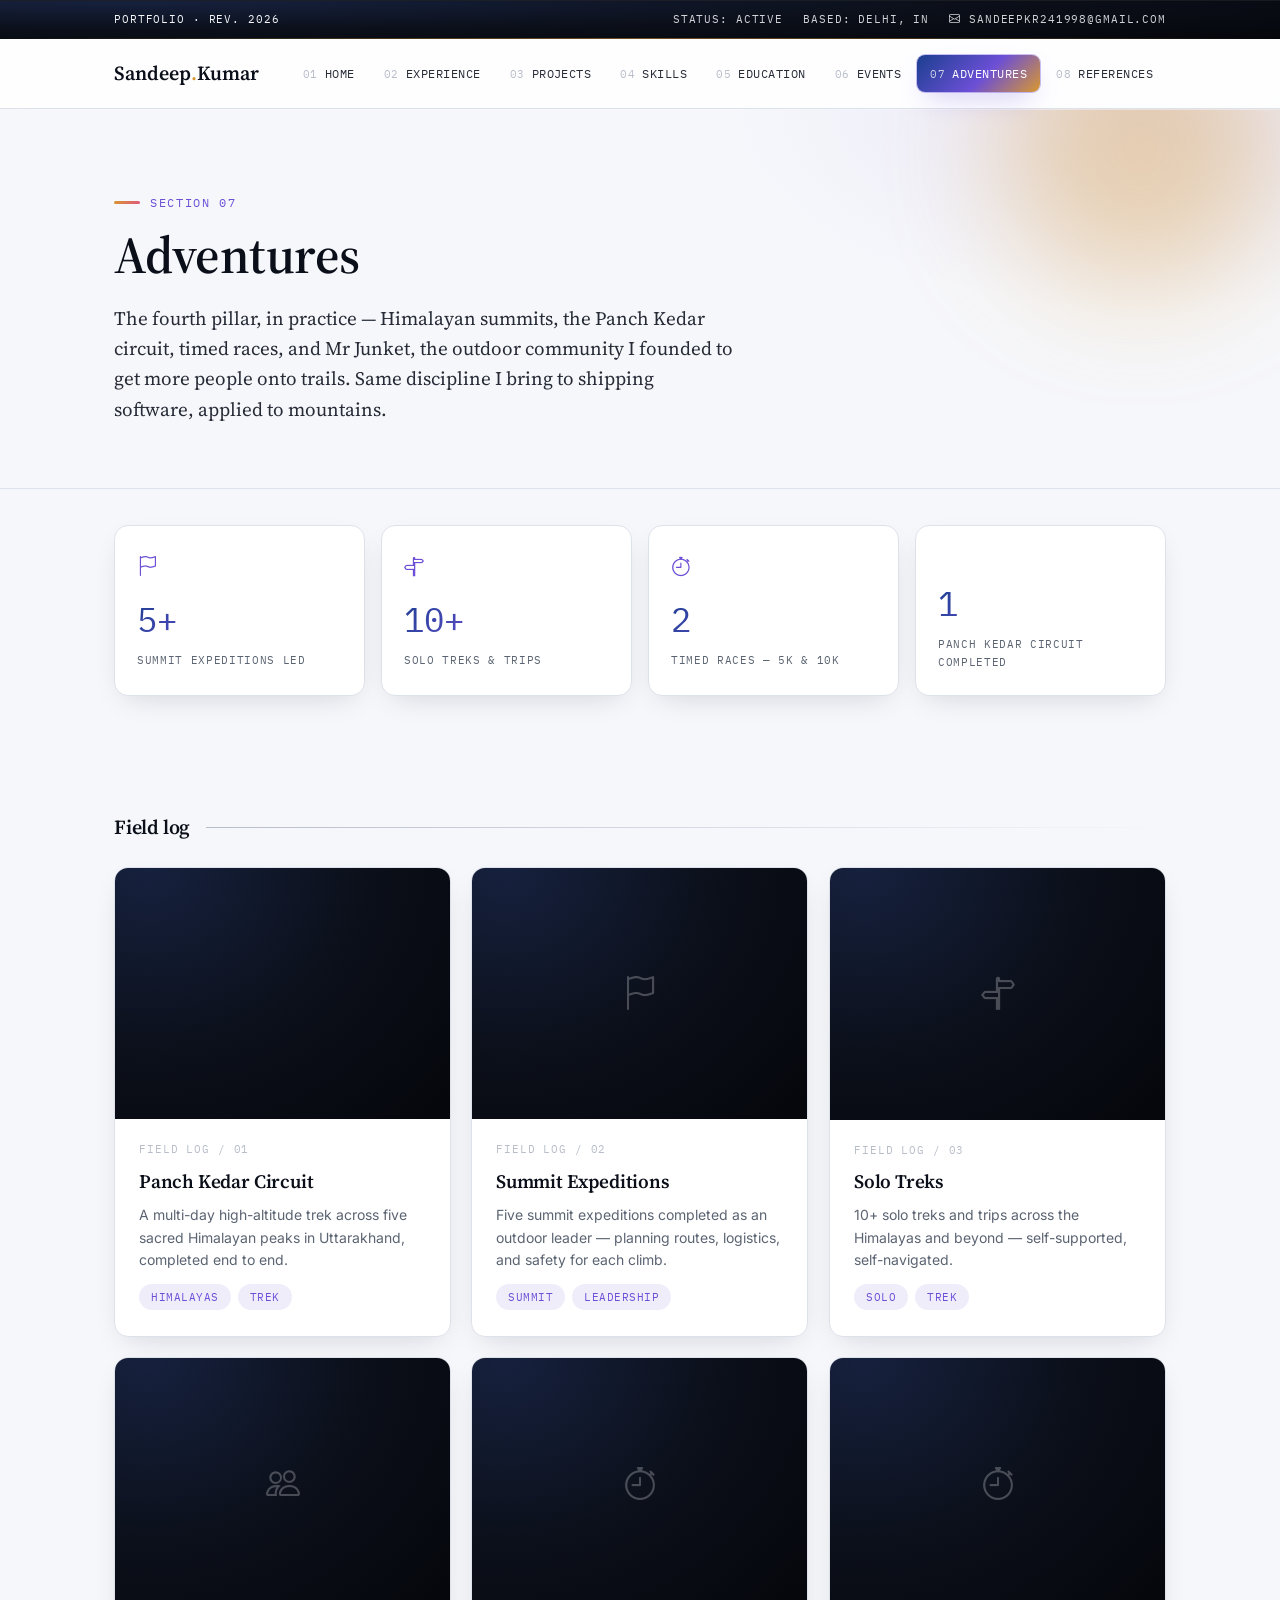
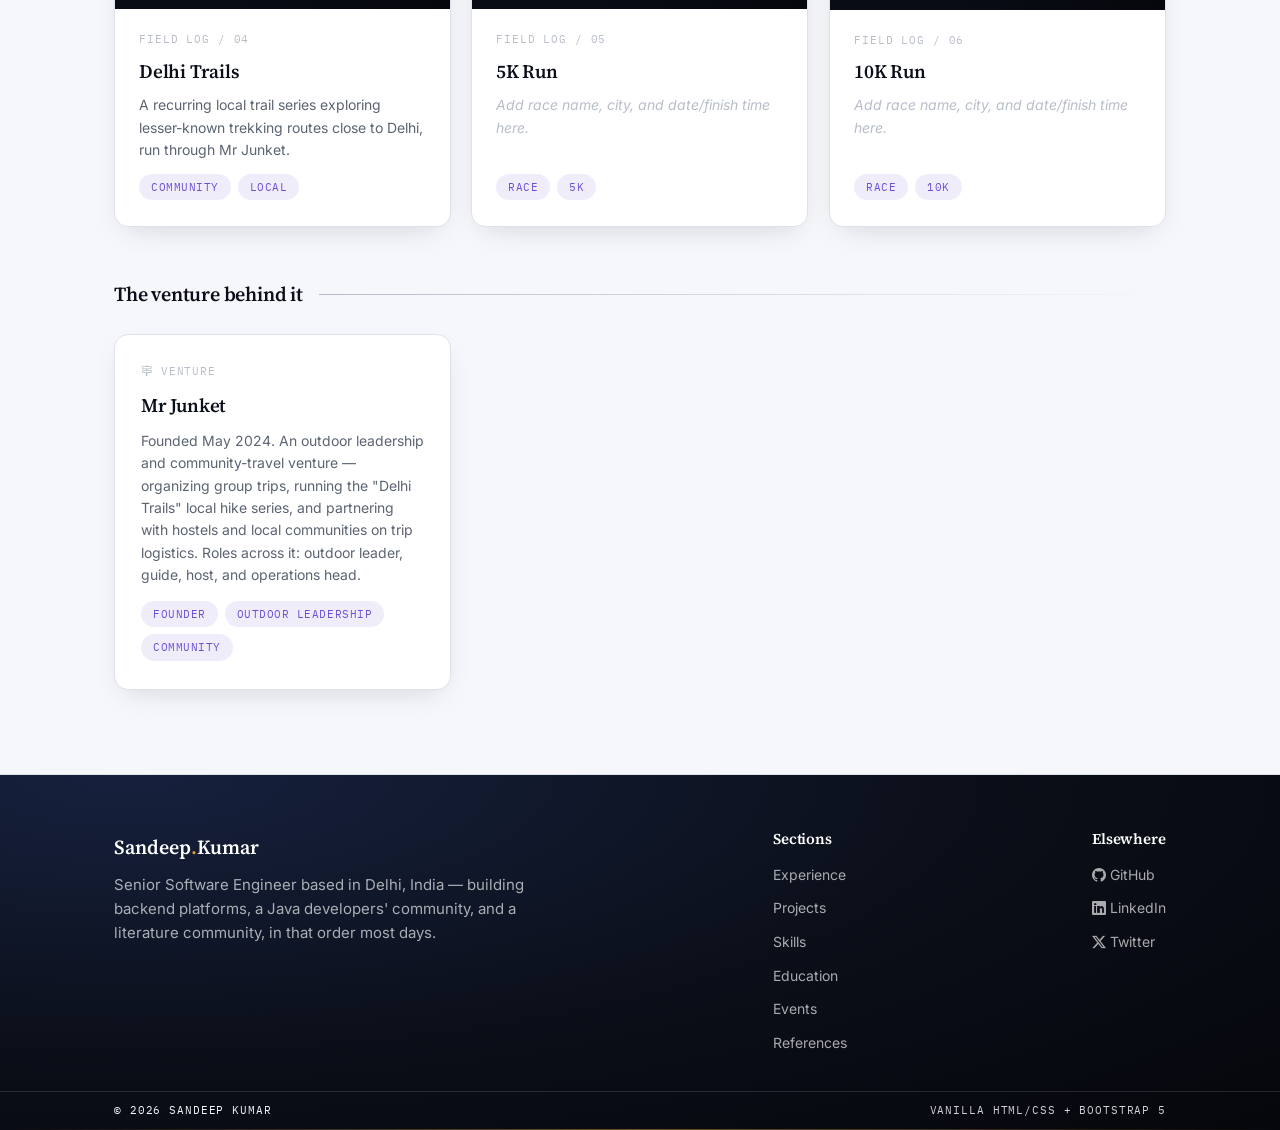
==== adventures.html @ 9d6f0068 "Replace site with new dossier-themed portfolio Full redesign: editorial serif/mono visual identity, " ====
<!DOCTYPE html>
<html lang="en">
<head>
  <meta charset="UTF-8" />
  <title>Adventures — Sandeep Kumar</title>
  <meta name="viewport" content="width=device-width, initial-scale=1.0" />
  <meta name="description" content="Sandeep Kumar's outdoor record — Himalayan summit expeditions, the Panch Kedar circuit, timed races, and Mr Junket, the outdoor community he founded." />
  <link rel="preconnect" href="https://fonts.googleapis.com" />
  <link href="https://fonts.googleapis.com/css2?family=Source+Serif+4:opsz,wght@8..60,400;8..60,600;8..60,700&family=Inter:wght@400;500;600&family=IBM+Plex+Mono:wght@400;500;600&display=swap" rel="stylesheet" />
  <link href="https://cdn.jsdelivr.net/npm/bootstrap@5.3.3/dist/css/bootstrap.min.css" rel="stylesheet">
  <link rel="stylesheet" href="https://cdn.jsdelivr.net/npm/bootstrap-icons@1.11.3/font/bootstrap-icons.min.css">
  <link rel="stylesheet" href="design-system.css" />
</head>
<body>

  <div class="doc-strip">
    <div class="container">
      <span>Portfolio · Rev. 2026</span>
      <div class="doc-strip__meta">
        <span>Status: Active</span>
        <span>Based: Delhi, IN</span>
        <a href="mailto:sandeepkr241998@gmail.com"><i class="bi bi-envelope"></i> sandeepkr241998@gmail.com</a>
      </div>
    </div>
  </div>

  <header class="masthead">
    <div class="container masthead__row">
      <a href="index.html" class="masthead__name">Sandeep<span>.</span>Kumar</a>
      <button class="nav-toggle" id="navToggle" aria-expanded="false" aria-controls="tabs"><i class="bi bi-list"></i> Menu</button>
      <ul class="tabs" id="tabs">
        <li><a href="index.html"><span class="tab-num">01</span>Home</a></li>
        <li><a href="experience.html"><span class="tab-num">02</span>Experience</a></li>
        <li><a href="projects.html"><span class="tab-num">03</span>Projects</a></li>
        <li><a href="research.html"><span class="tab-num">04</span>Skills</a></li>
        <li><a href="education.html"><span class="tab-num">05</span>Education</a></li>
        <li><a href="event.html"><span class="tab-num">06</span>Events</a></li>
        <li><a href="adventures.html" aria-current="page"><span class="tab-num">07</span>Adventures</a></li>
        <li><a href="reference.html"><span class="tab-num">08</span>References</a></li>
      </ul>
    </div>
  </header>

  <section class="page-cover">
    <span class="blob blob--amber" style="width:280px;height:280px;top:-100px;right:0;"></span>
    <div class="container">
      <div class="eyebrow">Section 07</div>
      <h1>Adventures</h1>
      <p>The fourth pillar, in practice — Himalayan summits, the Panch Kedar circuit, timed races, and Mr Junket, the outdoor community I founded to get more people onto trails. Same discipline I bring to shipping software, applied to mountains.</p>
    </div>
  </section>

  <!-- Stats row -->
  <div class="stats">
    <div class="stats__item reveal">
      <i class="bi bi-flag stats__icon"></i>
      <div class="stats__num" data-count-to="5" data-suffix="+">0</div>
      <div class="stats__label">Summit expeditions led</div>
    </div>
    <div class="stats__item reveal delay-1">
      <i class="bi bi-signpost-split stats__icon"></i>
      <div class="stats__num" data-count-to="10" data-suffix="+">0</div>
      <div class="stats__label">Solo treks &amp; trips</div>
    </div>
    <div class="stats__item reveal delay-2">
      <i class="bi bi-stopwatch stats__icon"></i>
      <div class="stats__num" data-count-to="2" data-suffix="">0</div>
      <div class="stats__label">Timed races — 5K &amp; 10K</div>
    </div>
    <div class="stats__item reveal delay-3">
      <i class="bi bi-mountain stats__icon"></i>
      <div class="stats__num" data-count-to="1" data-suffix="">0</div>
      <div class="stats__label">Panch Kedar circuit completed</div>
    </div>
  </div>

  <section class="section">
    <div class="container">
      <div class="subhead"><h3>Field log</h3></div>
      <div class="grid">

        <div class="case-card adventure-card">
          <div class="adventure-card__media">
            <i class="bi bi-mountain"></i>
            <img src="assets/images/adventures/panch-kedar.jpg" alt="Panch Kedar circuit trek in the Himalayas" loading="lazy" onerror="this.remove()">
          </div>
          <div class="adventure-card__body">
            <div class="case-card__id">FIELD LOG / 01</div>
            <h3>Panch Kedar Circuit</h3>
            <p>A multi-day high-altitude trek across five sacred Himalayan peaks in Uttarakhand, completed end to end.</p>
            <div class="tag-list"><span class="tag">Himalayas</span><span class="tag">Trek</span></div>
          </div>
        </div>

        <div class="case-card adventure-card">
          <div class="adventure-card__media">
            <i class="bi bi-flag"></i>
            <img src="assets/images/adventures/summit.jpg" alt="Summit expedition led with Mr Junket" loading="lazy" onerror="this.remove()">
          </div>
          <div class="adventure-card__body">
            <div class="case-card__id">FIELD LOG / 02</div>
            <h3>Summit Expeditions</h3>
            <p>Five summit expeditions completed as an outdoor leader — planning routes, logistics, and safety for each climb.</p>
            <div class="tag-list"><span class="tag">Summit</span><span class="tag">Leadership</span></div>
          </div>
        </div>

        <div class="case-card adventure-card">
          <div class="adventure-card__media">
            <i class="bi bi-signpost-split"></i>
            <img src="assets/images/adventures/solo-trek.jpg" alt="Solo trek in the mountains" loading="lazy" onerror="this.remove()">
          </div>
          <div class="adventure-card__body">
            <div class="case-card__id">FIELD LOG / 03</div>
            <h3>Solo Treks</h3>
            <p>10+ solo treks and trips across the Himalayas and beyond — self-supported, self-navigated.</p>
            <div class="tag-list"><span class="tag">Solo</span><span class="tag">Trek</span></div>
          </div>
        </div>

        <div class="case-card adventure-card">
          <div class="adventure-card__media">
            <i class="bi bi-people"></i>
            <img src="assets/images/adventures/delhi-trails.jpg" alt="Delhi Trails group hike" loading="lazy" onerror="this.remove()">
          </div>
          <div class="adventure-card__body">
            <div class="case-card__id">FIELD LOG / 04</div>
            <h3>Delhi Trails</h3>
            <p>A recurring local trail series exploring lesser-known trekking routes close to Delhi, run through Mr Junket.</p>
            <div class="tag-list"><span class="tag">Community</span><span class="tag">Local</span></div>
          </div>
        </div>

        <div class="case-card adventure-card">
          <div class="adventure-card__media">
            <i class="bi bi-stopwatch"></i>
            <img src="assets/images/adventures/run-5k.jpg" alt="5K race finish" loading="lazy" onerror="this.remove()">
          </div>
          <div class="adventure-card__body">
            <div class="case-card__id">FIELD LOG / 05</div>
            <h3>5K Run</h3>
            <p class="is-placeholder">Add race name, city, and date/finish time here.</p>
            <div class="tag-list"><span class="tag">Race</span><span class="tag">5K</span></div>
          </div>
        </div>

        <div class="case-card adventure-card">
          <div class="adventure-card__media">
            <i class="bi bi-stopwatch"></i>
            <img src="assets/images/adventures/run-10k.jpg" alt="10K race finish" loading="lazy" onerror="this.remove()">
          </div>
          <div class="adventure-card__body">
            <div class="case-card__id">FIELD LOG / 06</div>
            <h3>10K Run</h3>
            <p class="is-placeholder">Add race name, city, and date/finish time here.</p>
            <div class="tag-list"><span class="tag">Race</span><span class="tag">10K</span></div>
          </div>
        </div>

      </div>

      <div class="subhead"><h3>The venture behind it</h3></div>
      <div class="grid">
        <div class="case-card">
          <div class="case-card__id"><i class="bi bi-signpost-2"></i> VENTURE</div>
          <h3>Mr Junket</h3>
          <p>Founded May 2024. An outdoor leadership and community-travel venture — organizing group trips, running the "Delhi Trails" local hike series, and partnering with hostels and local communities on trip logistics. Roles across it: outdoor leader, guide, host, and operations head.</p>
          <div class="tag-list"><span class="tag">Founder</span><span class="tag">Outdoor Leadership</span><span class="tag">Community</span></div>
        </div>
      </div>
    </div>
  </section>

  <footer class="site-footer">
    <div class="container">
      <div class="site-footer__grid">
        <div>
          <div class="masthead__name">Sandeep<span>.</span>Kumar</div>
          <p class="section__intro" style="margin-top:10px; color:rgba(255,255,255,.65);">Senior Software Engineer based in Delhi, India — building backend platforms, a Java developers' community, and a literature community, in that order most days.</p>
        </div>
        <div>
          <h4>Sections</h4>
          <ul class="footer-links">
            <li><a href="experience.html">Experience</a></li>
            <li><a href="projects.html">Projects</a></li>
            <li><a href="research.html">Skills</a></li>
            <li><a href="education.html">Education</a></li>
            <li><a href="event.html">Events</a></li>
            <li><a href="reference.html">References</a></li>
          </ul>
        </div>
        <div>
          <h4>Elsewhere</h4>
          <ul class="footer-links">
            <li><a href="https://github.com/sandeep2412" target="_blank" rel="noreferrer"><i class="bi bi-github"></i> GitHub</a></li>
            <li><a href="https://www.linkedin.com/in/sandeep-kumar-7952b7162" target="_blank" rel="noreferrer"><i class="bi bi-linkedin"></i> LinkedIn</a></li>
            <li><a href="https://twitter.com/Sandeep17394421" target="_blank" rel="noreferrer"><i class="bi bi-twitter-x"></i> Twitter</a></li>
          </ul>
        </div>
      </div>
    </div>
    <div class="doc-strip">
      <div class="container">
        <span>© 2026 Sandeep Kumar</span>
        <div class="doc-strip__meta"><span>Vanilla HTML/CSS + Bootstrap 5</span></div>
      </div>
    </div>
  </footer>

  <script src="script.js"></script>
</body>
</html>
---- design-system.css ----
/* ============================================================
   DESIGN SYSTEM — "Dossier" v2
   Corporate-report bones + modern color, glow and motion.
   Serif for editorial weight, mono for document metadata,
   sans for body copy. Built for Sandeep Kumar's portfolio.
   Layers on top of Bootstrap 5 (loaded first in each page).
   ============================================================ */

:root {
  /* --- Color: base --- */
  --ink: #0b0f19;
  --ink-soft: #262b36;
  --paper: #f6f7fb;
  --paper-raised: #ffffff;
  --hairline: #dde1e9;
  --hairline-strong: #b7bdc9;
  --muted: #5b6472;

  /* --- Color: accents --- */
  --ledger-blue: #2954a6;
  --ledger-blue-soft: #3a5a8f;
  --violet: #6c4fd6;
  --signal-amber: #d9982f;
  --teal: #14b8a6;
  --rose: #e0567a;

  /* --- Gradients --- */
  --grad-primary: linear-gradient(135deg, #1b3f8f 0%, #6c4fd6 55%, #d9982f 100%);
  --grad-dark: radial-gradient(120% 140% at 10% 0%, #16213e 0%, #0b0f19 55%, #05070c 100%);
  --grad-amber: linear-gradient(135deg, #d9982f 0%, #e0567a 100%);

  /* --- Shadow / glow --- */
  --shadow-soft: 0 10px 30px -12px rgba(11, 15, 25, 0.18);
  --shadow-card: 0 18px 40px -16px rgba(27, 63, 143, 0.22);
  --glow-amber: 0 0 0 1px rgba(217, 152, 47, 0.35), 0 12px 28px -10px rgba(217, 152, 47, 0.45);
  --glow-violet: 0 0 0 1px rgba(108, 79, 214, 0.35), 0 12px 28px -10px rgba(108, 79, 214, 0.4);

  /* --- Type --- */
  --font-display: "Source Serif 4", Georgia, serif;
  --font-body: "Inter", -apple-system, BlinkMacSystemFont, sans-serif;
  --font-mono: "IBM Plex Mono", "SFMono-Regular", Consolas, monospace;

  /* --- Layout --- */
  --gutter: clamp(20px, 5vw, 64px);
  --max-width: 1180px;
  --radius: 14px;
  --radius-sm: 8px;
  --radius-pill: 999px;
}

* {
  box-sizing: border-box;
}

html {
  scroll-behavior: smooth;
}

@media (prefers-reduced-motion: reduce) {
  html {
    scroll-behavior: auto;
  }
  *,
  *::before,
  *::after {
    animation-duration: 0.001ms !important;
    animation-iteration-count: 1 !important;
    transition-duration: 0.001ms !important;
  }
}

body {
  margin: 0;
  background: var(--paper);
  color: var(--ink);
  font-family: var(--font-body);
  font-size: 16px;
  line-height: 1.6;
  -webkit-font-smoothing: antialiased;
  overflow-x: hidden;
}

h1, h2, h3, h4 {
  font-family: var(--font-display);
  font-weight: 600;
  line-height: 1.12;
  margin: 0;
  color: var(--ink);
  letter-spacing: -0.01em;
}

p {
  margin: 0;
}

a {
  color: inherit;
  text-decoration: none;
}

img {
  max-width: 100%;
  display: block;
}

:focus-visible {
  outline: 2px solid var(--violet);
  outline-offset: 3px;
  border-radius: 4px;
}

.container {
  max-width: var(--max-width);
  margin: 0 auto;
  padding-left: var(--gutter);
  padding-right: var(--gutter);
  position: relative;
}

/* ---------- Gradient text utility ---------- */

.grad-text {
  background: var(--grad-primary);
  -webkit-background-clip: text;
  background-clip: text;
  color: transparent;
}

/* ---------- Document control strip (signature element) ---------- */

.doc-strip {
  background: var(--grad-dark);
  color: var(--paper);
  border-top: 1px solid rgba(255, 255, 255, 0.08);
  position: relative;
  overflow: hidden;
}

.doc-strip::before {
  content: "";
  position: absolute;
  inset: 0;
  background: linear-gradient(90deg, transparent, rgba(217, 152, 47, 0.5), transparent);
  height: 1px;
  bottom: 0;
  top: auto;
}

.doc-strip .container {
  display: flex;
  justify-content: space-between;
  align-items: center;
  flex-wrap: wrap;
  gap: 8px 24px;
  padding-top: 10px;
  padding-bottom: 10px;
  font-family: var(--font-mono);
  font-size: 11px;
  letter-spacing: 0.08em;
  text-transform: uppercase;
}

.doc-strip .doc-strip__meta {
  display: flex;
  gap: 20px;
  flex-wrap: wrap;
  opacity: 0.85;
}

.doc-strip a {
  transition: color 0.15s ease;
}

.doc-strip a:hover {
  color: var(--signal-amber);
}

/* ---------- Eyebrow / mono labels ---------- */

.eyebrow {
  font-family: var(--font-mono);
  font-size: 12px;
  letter-spacing: 0.14em;
  text-transform: uppercase;
  color: var(--violet);
  display: flex;
  align-items: center;
  gap: 10px;
}

.eyebrow::before {
  content: "";
  width: 26px;
  height: 3px;
  border-radius: 3px;
  background: var(--grad-amber);
  display: inline-block;
}

/* ---------- Top navigation (numbered tabs) ---------- */

.masthead {
  background: rgba(255, 255, 255, 0.82);
  backdrop-filter: blur(14px) saturate(1.4);
  -webkit-backdrop-filter: blur(14px) saturate(1.4);
  border-bottom: 1px solid var(--hairline);
  position: sticky;
  top: 0;
  z-index: 40;
  transition: box-shadow 0.25s ease, background 0.25s ease;
}

.masthead.is-scrolled {
  box-shadow: 0 8px 24px -12px rgba(11, 15, 25, 0.18);
  background: rgba(255, 255, 255, 0.92);
}

.masthead__row {
  display: flex;
  align-items: center;
  justify-content: space-between;
  padding-top: 16px;
  padding-bottom: 16px;
  gap: 20px;
}

.masthead__name {
  font-family: var(--font-display);
  font-size: 20px;
  font-weight: 600;
}

.masthead__name span {
  color: var(--signal-amber);
}

.tabs {
  display: flex;
  list-style: none;
  margin: 0;
  padding: 0;
  gap: 3px;
  flex-wrap: wrap;
}

.tabs a {
  position: relative;
  display: flex;
  align-items: baseline;
  gap: 7px;
  font-family: var(--font-mono);
  font-size: 12px;
  letter-spacing: 0.04em;
  text-transform: uppercase;
  padding: 9px 13px;
  border-radius: var(--radius-sm);
  color: var(--ink-soft);
  transition: color 0.15s ease, background 0.2s ease, transform 0.15s ease;
}

.tabs a .tab-num {
  color: var(--hairline-strong);
  font-size: 11px;
}

.tabs a:hover {
  color: var(--violet);
  background: rgba(108, 79, 214, 0.08);
  transform: translateY(-1px);
}

.tabs a[aria-current="page"] {
  color: var(--paper-raised);
  background: var(--grad-primary);
  box-shadow: var(--glow-violet);
}

.tabs a[aria-current="page"] .tab-num {
  color: rgba(255, 255, 255, 0.75);
}

.nav-toggle {
  display: none;
  font-family: var(--font-mono);
  font-size: 12px;
  text-transform: uppercase;
  letter-spacing: 0.08em;
  background: none;
  border: 1px solid var(--hairline-strong);
  border-radius: var(--radius-sm);
  padding: 8px 12px;
  cursor: pointer;
  color: var(--ink);
}

@media (max-width: 860px) {
  .tabs {
    display: none;
    width: 100%;
    flex-direction: column;
    border-top: 1px solid var(--hairline);
    padding-top: 10px;
  }
  .tabs.is-open {
    display: flex;
  }
  .masthead__row {
    flex-wrap: wrap;
  }
  .nav-toggle {
    display: block;
  }
}

/* ---------- Buttons ---------- */

.btn {
  display: inline-flex;
  align-items: center;
  gap: 10px;
  font-family: var(--font-mono);
  font-size: 12px;
  letter-spacing: 0.06em;
  text-transform: uppercase;
  padding: 13px 24px;
  border: 1px solid transparent;
  border-radius: var(--radius-pill);
  background: var(--grad-primary);
  color: #fff;
  box-shadow: var(--shadow-card);
  transition: transform 0.2s ease, box-shadow 0.2s ease, filter 0.2s ease;
}

.btn:hover {
  transform: translateY(-2px) scale(1.02);
  filter: brightness(1.08);
  box-shadow: var(--glow-violet);
  color: #fff;
}

.btn--ghost {
  background: transparent;
  color: var(--ink);
  border-color: var(--hairline-strong);
  box-shadow: none;
}

.btn--ghost:hover {
  background: var(--ink);
  color: var(--paper);
  border-color: var(--ink);
  box-shadow: var(--shadow-soft);
}

/* ---------- Decorative gradient blobs ---------- */

.blob {
  position: absolute;
  border-radius: 50%;
  filter: blur(60px);
  opacity: 0.35;
  z-index: 0;
  pointer-events: none;
  animation: float-blob 12s ease-in-out infinite;
}

.blob--violet { background: var(--violet); }
.blob--amber { background: var(--signal-amber); }
.blob--blue { background: var(--ledger-blue); }

@keyframes float-blob {
  0%, 100% { transform: translate(0, 0) scale(1); }
  50% { transform: translate(20px, -24px) scale(1.08); }
}

/* ---------- Hero / cover ---------- */

.cover {
  position: relative;
  overflow: hidden;
  padding-top: clamp(56px, 9vw, 108px);
  padding-bottom: clamp(56px, 9vw, 96px);
  border-bottom: 1px solid var(--hairline);
  background:
    radial-gradient(60% 80% at 85% 0%, rgba(108, 79, 214, 0.10) 0%, transparent 60%),
    radial-gradient(50% 60% at 0% 100%, rgba(217, 152, 47, 0.12) 0%, transparent 60%),
    var(--paper);
}

.cover__grid {
  position: relative;
  z-index: 1;
  display: grid;
  grid-template-columns: 1.6fr 1fr;
  gap: clamp(28px, 6vw, 64px);
  align-items: end;
}

.cover h1 {
  font-size: clamp(40px, 6vw, 68px);
  margin-top: 18px;
}

.cover__role {
  font-family: var(--font-mono);
  font-size: 15px;
  color: var(--muted);
  margin-top: 14px;
}

.cover__lede {
  font-family: var(--font-display);
  font-size: clamp(18px, 2vw, 22px);
  line-height: 1.5;
  color: var(--ink-soft);
  margin-top: 22px;
  max-width: 54ch;
}

.info-block {
  border: 1px solid rgba(255, 255, 255, 0.6);
  background: rgba(255, 255, 255, 0.65);
  backdrop-filter: blur(10px);
  -webkit-backdrop-filter: blur(10px);
  border-radius: var(--radius);
  padding: 24px 26px;
  box-shadow: var(--shadow-soft);
}

.info-block dl {
  margin: 0;
  display: grid;
  grid-template-columns: auto 1fr;
  gap: 12px 16px;
}

.info-block dt {
  font-family: var(--font-mono);
  font-size: 11px;
  letter-spacing: 0.06em;
  text-transform: uppercase;
  color: var(--muted);
  align-self: center;
}

.info-block dd {
  margin: 0;
  font-size: 14px;
  align-self: center;
}

.cover__actions {
  display: flex;
  gap: 12px;
  margin-top: 30px;
  flex-wrap: wrap;
}

@media (max-width: 860px) {
  .cover__grid {
    grid-template-columns: 1fr;
  }
}

/* ---------- Mountain silhouette (decorative SVG in hero) ---------- */

.mountain-scene {
  position: absolute;
  left: 0;
  right: 0;
  bottom: -2px;
  height: clamp(90px, 16vw, 180px);
  z-index: 0;
  opacity: 0.9;
}

/* ---------- Sub-page header (Experience/Projects/Skills/etc.) ---------- */

.page-cover {
  position: relative;
  overflow: hidden;
  padding-top: clamp(48px, 8vw, 84px);
  padding-bottom: clamp(36px, 6vw, 64px);
  border-bottom: 1px solid var(--hairline);
  background:
    radial-gradient(55% 90% at 90% 0%, rgba(108, 79, 214, 0.10) 0%, transparent 60%),
    var(--paper);
}

.page-cover .container { z-index: 1; }

.page-cover h1 {
  font-size: clamp(34px, 5vw, 52px);
  margin-top: 14px;
}

.page-cover p {
  font-family: var(--font-display);
  font-size: clamp(16px, 1.6vw, 19px);
  color: var(--ink-soft);
  margin-top: 18px;
  max-width: 62ch;
}

.page-cover__foot {
  display: flex;
  gap: 10px;
  flex-wrap: wrap;
  margin-top: 26px;
}

/* ---------- Highlight list (bullet points inside timeline entries) ---------- */

.highlight-list {
  margin: 14px 0 0;
  padding-left: 18px;
  font-size: 14px;
  color: var(--ink-soft);
}

.highlight-list li {
  margin-bottom: 5px;
}

.highlight-list li::marker {
  color: var(--signal-amber);
}

/* ---------- Testimonial ---------- */

.testimonial {
  position: relative;
  border: 1px solid var(--hairline);
  background: var(--paper-raised);
  border-radius: var(--radius);
  padding: 34px 32px;
  box-shadow: var(--shadow-soft);
  overflow: hidden;
}

.testimonial::before {
  content: "\201C";
  position: absolute;
  top: -10px;
  left: 18px;
  font-family: var(--font-display);
  font-size: 110px;
  color: rgba(108, 79, 214, 0.12);
  line-height: 1;
}

.testimonial blockquote {
  position: relative;
  font-family: var(--font-display);
  font-size: 19px;
  line-height: 1.55;
  margin: 0;
  color: var(--ink);
}

.testimonial cite {
  display: block;
  margin-top: 18px;
  font-family: var(--font-mono);
  font-size: 12px;
  text-transform: uppercase;
  letter-spacing: 0.05em;
  color: var(--muted);
  font-style: normal;
}

/* ---------- Section divider label (used between sub-sections on a page) ---------- */

.subhead {
  display: flex;
  align-items: center;
  gap: 16px;
  margin: 56px 0 28px;
}

.subhead h3 {
  font-size: 20px;
  white-space: nowrap;
}

.subhead::after {
  content: "";
  height: 1px;
  background: linear-gradient(90deg, var(--hairline-strong), transparent);
  flex-grow: 1;
}

.subhead:first-child {
  margin-top: 0;
}

/* ---------- Stats row ---------- */

.stats {
  display: grid;
  grid-template-columns: repeat(4, 1fr);
  gap: 16px;
  padding: 36px var(--gutter);
  max-width: var(--max-width);
  margin: 0 auto;
}

.stats__item {
  position: relative;
  padding: 24px 22px;
  border-radius: var(--radius);
  background: var(--paper-raised);
  border: 1px solid var(--hairline);
  box-shadow: var(--shadow-soft);
  transition: transform 0.25s ease, box-shadow 0.25s ease;
}

.stats__item:hover {
  transform: translateY(-4px);
  box-shadow: var(--shadow-card);
}

.stats__icon {
  font-size: 20px;
  color: var(--violet);
  margin-bottom: 10px;
  display: inline-block;
}

.stats__num {
  font-family: var(--font-mono);
  font-size: clamp(26px, 3vw, 34px);
  background: var(--grad-primary);
  -webkit-background-clip: text;
  background-clip: text;
  color: transparent;
}

.stats__label {
  font-family: var(--font-mono);
  font-size: 11px;
  letter-spacing: 0.06em;
  text-transform: uppercase;
  color: var(--muted);
  margin-top: 6px;
}

@media (max-width: 700px) {
  .stats {
    grid-template-columns: repeat(2, 1fr);
  }
}

/* ---------- Section shell ---------- */

.section {
  padding-top: clamp(48px, 7vw, 84px);
  padding-bottom: clamp(48px, 7vw, 84px);
  border-bottom: 1px solid var(--hairline);
}

.section__head {
  display: flex;
  justify-content: space-between;
  align-items: flex-end;
  gap: 20px;
  margin-bottom: 40px;
  flex-wrap: wrap;
}

.section__head h2 {
  font-size: clamp(26px, 3vw, 36px);
  margin-top: 12px;
}

.section__intro {
  max-width: 46ch;
  color: var(--muted);
  font-size: 15px;
}

/* ---------- Timeline (legitimate sequence: role history) ---------- */

.timeline {
  border-left: 2px solid var(--hairline);
  margin-left: 6px;
}

.timeline__entry {
  position: relative;
  padding: 0 0 40px 34px;
}

.timeline__entry:last-child {
  padding-bottom: 0;
}

.timeline__entry::before {
  content: "";
  position: absolute;
  left: -8px;
  top: 6px;
  width: 13px;
  height: 13px;
  background: var(--grad-amber);
  border: 3px solid var(--paper);
  border-radius: 50%;
  box-shadow: 0 0 0 3px rgba(217, 152, 47, 0.25);
}

.timeline__meta {
  font-family: var(--font-mono);
  font-size: 12px;
  color: var(--violet);
  text-transform: uppercase;
  letter-spacing: 0.05em;
}

.timeline__entry h3 {
  font-size: 21px;
  margin-top: 8px;
}

.timeline__org {
  font-size: 14px;
  color: var(--ledger-blue-soft);
  margin-top: 4px;
  font-weight: 600;
  display: flex;
  align-items: center;
  flex-wrap: wrap;
  gap: 8px;
}

.org-logo {
  width: 20px;
  height: 20px;
  object-fit: contain;
  border-radius: 4px;
  background: #fff;
  padding: 2px;
  box-shadow: 0 0 0 1px var(--hairline);
  flex-shrink: 0;
}

.timeline__entry p {
  margin-top: 12px;
  color: var(--ink-soft);
  font-size: 14.5px;
  max-width: 62ch;
}

/* ---------- Case file cards (projects) ---------- */

.grid {
  display: grid;
  grid-template-columns: repeat(3, 1fr);
  gap: 20px;
}

.case-card {
  position: relative;
  background: var(--paper-raised);
  border: 1px solid var(--hairline);
  border-radius: var(--radius);
  padding: 28px 26px;
  display: flex;
  flex-direction: column;
  gap: 14px;
  overflow: hidden;
  box-shadow: var(--shadow-soft);
  transition: transform 0.25s ease, box-shadow 0.25s ease, border-color 0.25s ease;
}

.case-card::before {
  content: "";
  position: absolute;
  top: 0;
  left: 0;
  right: 0;
  height: 4px;
  background: var(--grad-primary);
  transform: scaleX(0);
  transform-origin: left;
  transition: transform 0.3s ease;
}

.case-card:hover {
  transform: translateY(-6px);
  box-shadow: var(--shadow-card);
  border-color: transparent;
}

.case-card:hover::before {
  transform: scaleX(1);
}

.case-card__id {
  font-family: var(--font-mono);
  font-size: 11px;
  color: var(--hairline-strong);
  letter-spacing: 0.08em;
}

.case-card h3 {
  font-size: 19px;
}

.case-card p {
  font-size: 14px;
  color: var(--muted);
  flex-grow: 1;
}

.tag-list {
  display: flex;
  flex-wrap: wrap;
  gap: 7px;
}

.tag {
  font-family: var(--font-mono);
  font-size: 10.5px;
  text-transform: uppercase;
  letter-spacing: 0.05em;
  border-radius: var(--radius-pill);
  padding: 5px 12px;
  color: var(--violet);
  background: rgba(108, 79, 214, 0.1);
}

.case-card__link {
  font-family: var(--font-mono);
  font-size: 12px;
  color: var(--ledger-blue);
  display: inline-flex;
  align-items: center;
  gap: 6px;
  transition: gap 0.2s ease, color 0.2s ease;
}

.case-card__link:hover {
  color: var(--signal-amber);
  gap: 10px;
}

@media (max-width: 900px) {
  .grid {
    grid-template-columns: repeat(2, 1fr);
  }
}

@media (max-width: 620px) {
  .grid {
    grid-template-columns: 1fr;
  }
}

/* ---------- Adventure cards (image-led case cards) ---------- */

.adventure-card {
  padding: 0;
  gap: 0;
}

.adventure-card__media {
  position: relative;
  aspect-ratio: 4 / 3;
  overflow: hidden;
  background: var(--grad-dark);
  display: flex;
  align-items: center;
  justify-content: center;
}

.adventure-card__media i {
  font-size: 34px;
  color: rgba(255, 255, 255, 0.25);
}

.adventure-card__media img {
  position: absolute;
  inset: 0;
  width: 100%;
  height: 100%;
  object-fit: cover;
}

.adventure-card__body {
  padding: 22px 24px 26px;
  display: flex;
  flex-direction: column;
  gap: 12px;
  flex-grow: 1;
}

.adventure-card__body p {
  font-size: 14px;
  color: var(--muted);
  flex-grow: 1;
}

.adventure-card__body p.is-placeholder {
  font-style: italic;
  color: var(--hairline-strong);
}

/* ---------- Skills ledger ---------- */

.ledger {
  border-top: 1px solid var(--hairline);
}

.ledger__row {
  display: grid;
  grid-template-columns: 220px 1fr;
  gap: 20px;
  padding: 18px 14px;
  border-bottom: 1px solid var(--hairline);
  align-items: baseline;
  border-radius: var(--radius-sm);
  transition: background 0.2s ease, padding-left 0.2s ease;
}

.ledger__row:hover {
  background: rgba(108, 79, 214, 0.05);
  padding-left: 20px;
}

.ledger__row dt {
  font-family: var(--font-mono);
  font-size: 12px;
  text-transform: uppercase;
  letter-spacing: 0.05em;
  color: var(--violet);
  margin: 0;
}

.ledger__row dd {
  margin: 0;
  font-size: 14.5px;
  color: var(--ink-soft);
}

@media (max-width: 620px) {
  .ledger__row {
    grid-template-columns: 1fr;
    gap: 6px;
  }
}

/* ---------- Footer ---------- */

.site-footer {
  padding-top: 56px;
  padding-bottom: 0;
  background: var(--grad-dark);
  color: rgba(255, 255, 255, 0.85);
}

.site-footer .masthead__name {
  color: #fff;
}

.site-footer__grid {
  display: flex;
  justify-content: space-between;
  gap: 30px;
  flex-wrap: wrap;
  padding-bottom: 36px;
}

.site-footer h4 {
  font-size: 15px;
  color: #fff;
}

.footer-links {
  list-style: none;
  margin: 14px 0 0;
  padding: 0;
  display: flex;
  flex-direction: column;
  gap: 8px;
}

.footer-links a {
  font-size: 14px;
  color: rgba(255, 255, 255, 0.65);
  transition: color 0.15s ease, padding-left 0.15s ease;
}

.footer-links a:hover {
  color: var(--signal-amber);
  padding-left: 4px;
}

.site-footer .doc-strip {
  background: transparent;
  border-top: 1px solid rgba(255, 255, 255, 0.12);
  margin-top: 0;
}

/* ---------- Utility ---------- */

.reveal {
  opacity: 0;
  transform: translateY(10px);
  animation: reveal-in 0.6s ease forwards;
}

@keyframes reveal-in {
  to {
    opacity: 1;
    transform: translateY(0);
  }
}

.delay-1 { animation-delay: 0.08s; }
.delay-2 { animation-delay: 0.16s; }
.delay-3 { animation-delay: 0.24s; }

/* ---------- Scroll-triggered reveal (cards, timeline, ledger, section heads) ---------- */

.reveal-io {
  opacity: 0;
  transform: translateY(24px);
  transition: opacity 0.7s ease, transform 0.7s ease;
}

.reveal-io.is-visible {
  opacity: 1;
  transform: translateY(0);
}

/* ---------- 3D tilt-on-hover (cards, stat tiles) ---------- */

.tilt {
  transform-style: preserve-3d;
  transition: transform 0.15s ease-out, box-shadow 0.25s ease;
  will-change: transform;
}

/* ---------- Cursor-tracking spotlight glow on hero headers ---------- */

.cover,
.page-cover {
  --mx: 50%;
  --my: 0%;
}

.cover::after,
.page-cover::after {
  content: "";
  position: absolute;
  inset: 0;
  background: radial-gradient(360px circle at var(--mx) var(--my), rgba(108, 79, 214, 0.14), transparent 70%);
  opacity: 0;
  transition: opacity 0.4s ease;
  pointer-events: none;
  z-index: 0;
}

.cover:hover::after,
.page-cover:hover::after {
  opacity: 1;
}

/* ---------- Back-to-top button ---------- */

.to-top {
  position: fixed;
  right: 24px;
  bottom: 24px;
  width: 46px;
  height: 46px;
  border-radius: 50%;
  border: none;
  background: var(--grad-primary);
  color: #fff;
  font-size: 17px;
  display: flex;
  align-items: center;
  justify-content: center;
  box-shadow: var(--shadow-card);
  cursor: pointer;
  opacity: 0;
  transform: translateY(16px) scale(0.85);
  pointer-events: none;
  transition: opacity 0.25s ease, transform 0.25s ease, box-shadow 0.25s ease;
  z-index: 50;
}

.to-top.is-visible {
  opacity: 1;
  transform: translateY(0) scale(1);
  pointer-events: auto;
}

.to-top:hover {
  transform: perspective(600px) rotateX(-10deg) translateY(-3px) scale(1.06);
  box-shadow: var(--glow-violet);
}

@media (max-width: 620px) {
  .to-top {
    right: 16px;
    bottom: 16px;
    width: 42px;
    height: 42px;
  }
}

/* ---------- Skills ticker (marquee) ---------- */

.ticker {
  overflow: hidden;
  border-bottom: 1px solid var(--hairline);
  background: var(--paper-raised);
  padding: 18px 0;
  -webkit-mask-image: linear-gradient(90deg, transparent, #000 8%, #000 92%, transparent);
  mask-image: linear-gradient(90deg, transparent, #000 8%, #000 92%, transparent);
}

.ticker__track {
  display: flex;
  gap: 40px;
  width: max-content;
  animation: ticker-scroll 32s linear infinite;
}

.ticker__item {
  font-family: var(--font-mono);
  font-size: 13px;
  letter-spacing: 0.08em;
  text-transform: uppercase;
  color: var(--muted);
  display: flex;
  align-items: center;
  gap: 10px;
  white-space: nowrap;
}

.ticker__item::before {
  content: "\25c6";
  color: var(--signal-amber);
  font-size: 9px;
}

@keyframes ticker-scroll {
  from { transform: translateX(0); }
  to { transform: translateX(-50%); }
}

@media (prefers-reduced-motion: reduce) {
  .ticker__track {
    animation: none;
  }
}
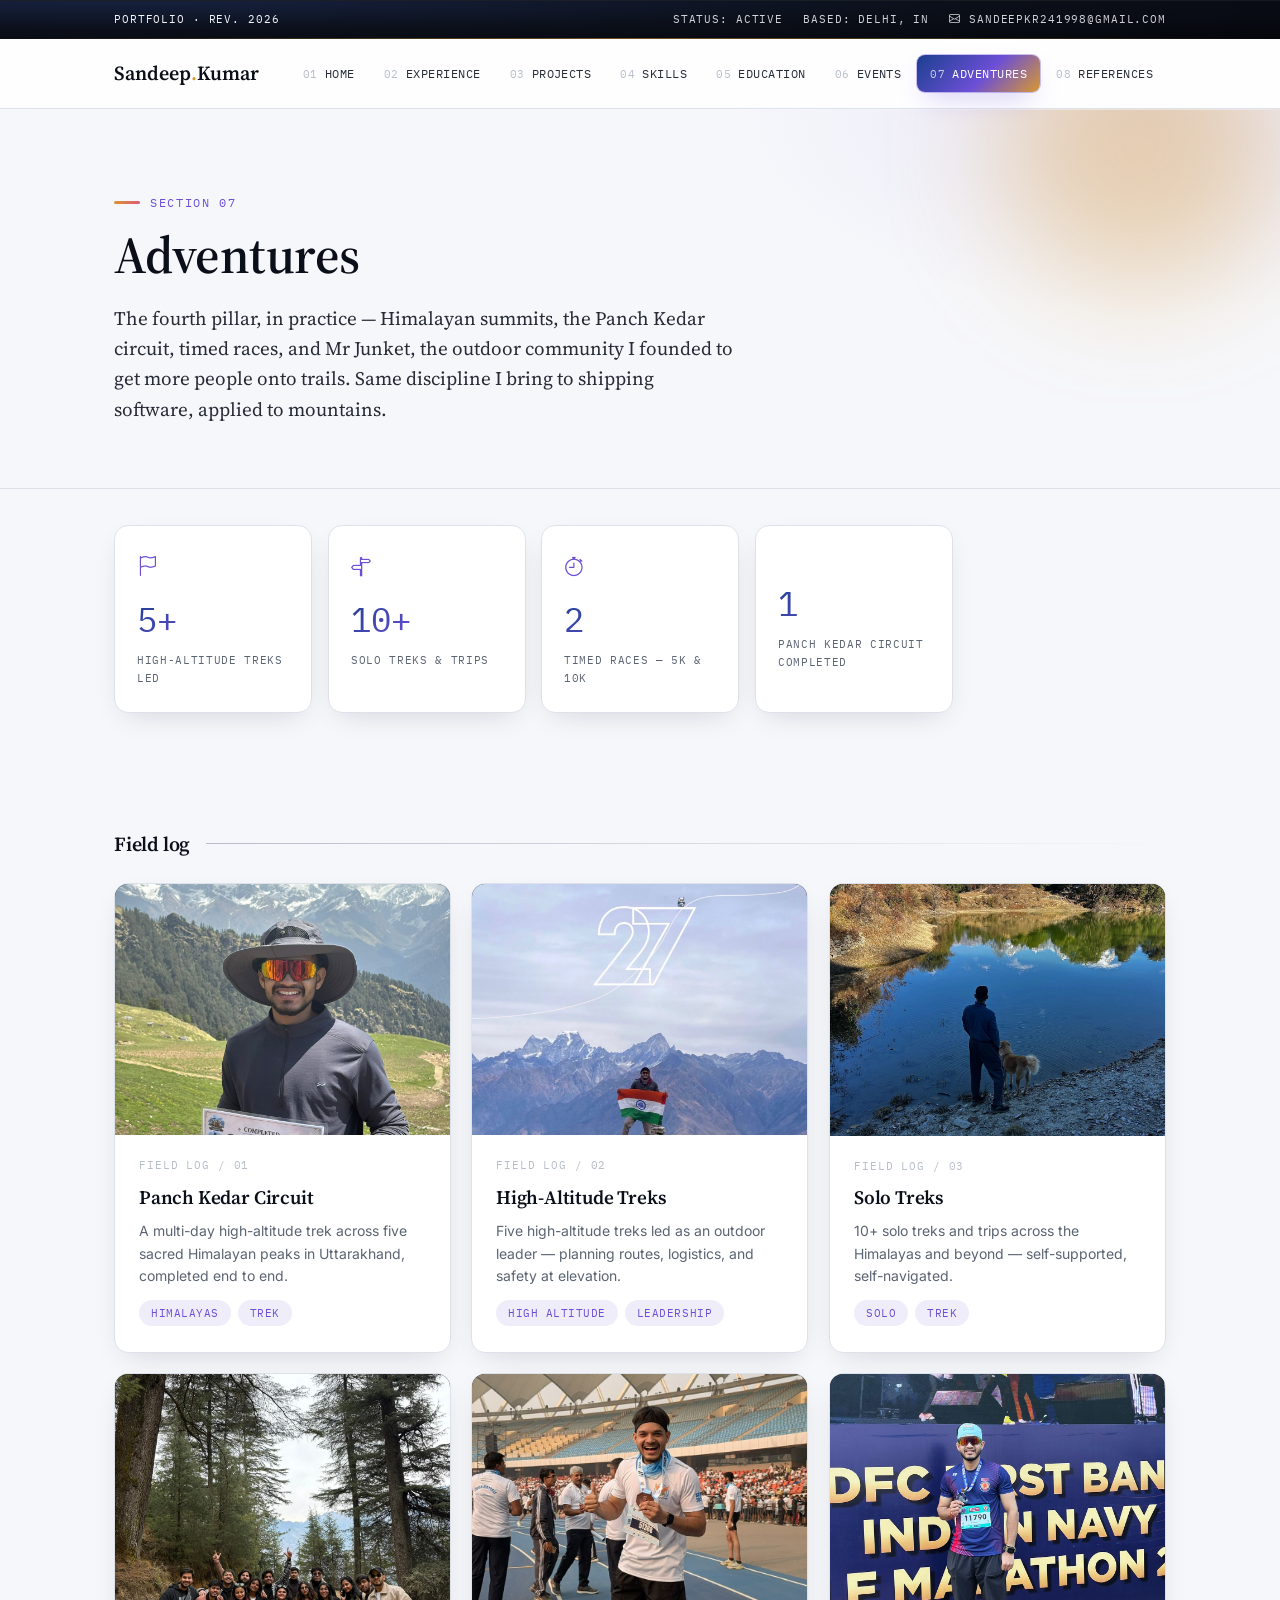
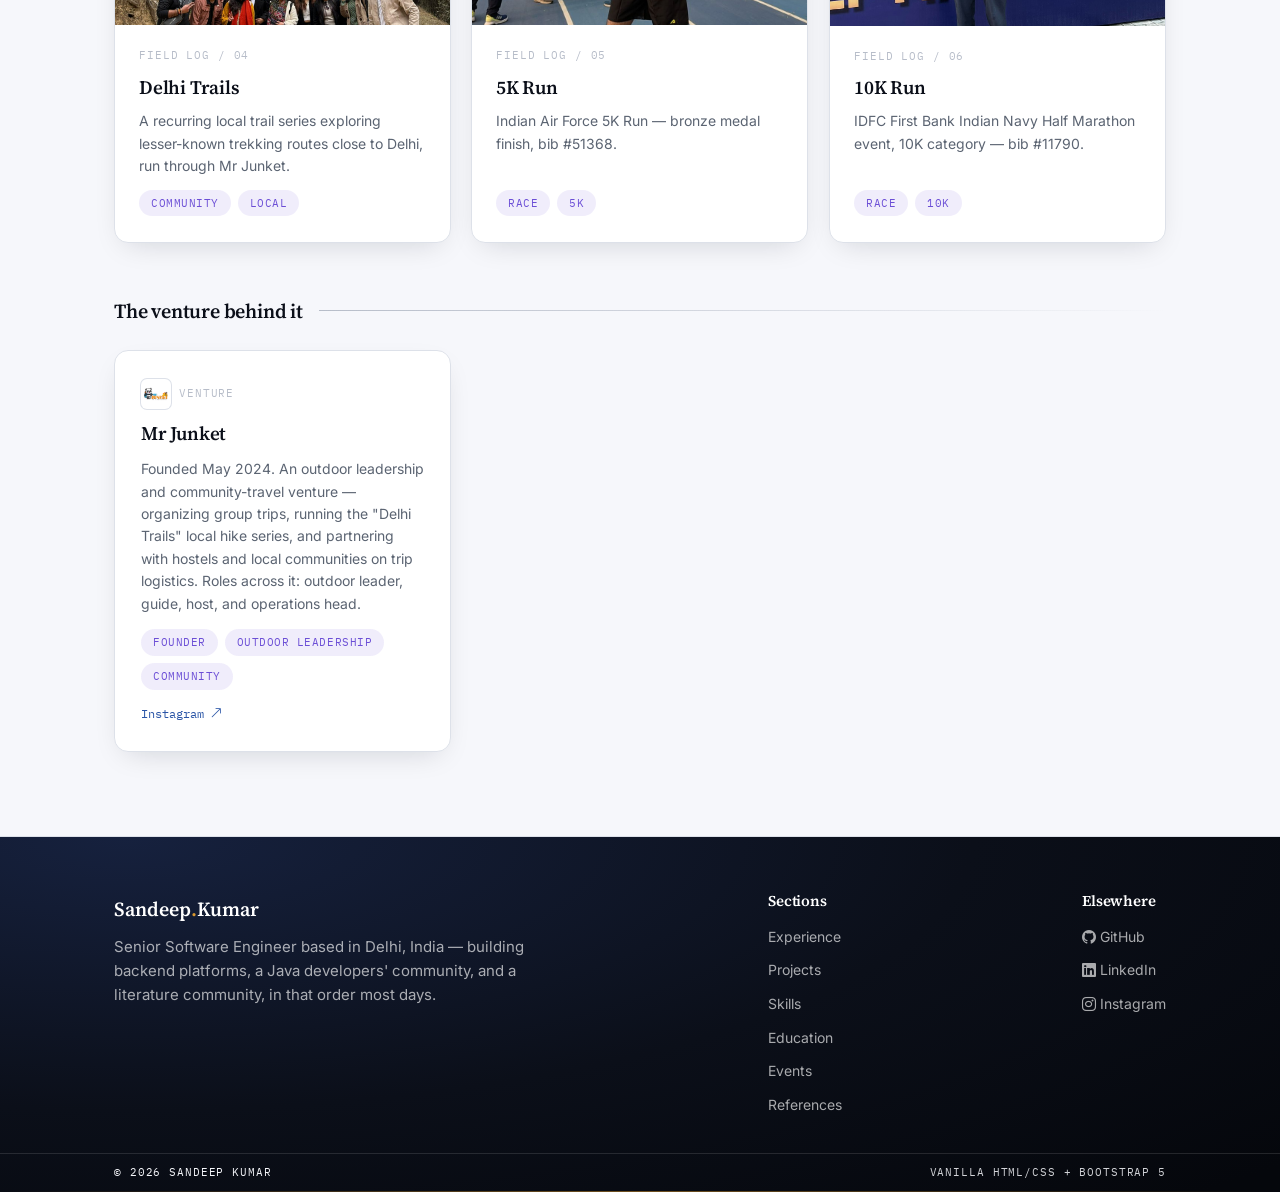
==== commit 3168bf3a: "Add adventure/org photos, career and social updates - Correct location (Delhi), personal email, and " ====
--- a/adventures.html
+++ b/adventures.html
@@ -55,7 +55,7 @@
     <div class="stats__item reveal">
       <i class="bi bi-flag stats__icon"></i>
       <div class="stats__num" data-count-to="5" data-suffix="+">0</div>
-      <div class="stats__label">Summit expeditions led</div>
+      <div class="stats__label">High-altitude treks led</div>
     </div>
     <div class="stats__item reveal delay-1">
       <i class="bi bi-signpost-split stats__icon"></i>
@@ -95,13 +95,13 @@
         <div class="case-card adventure-card">
           <div class="adventure-card__media">
             <i class="bi bi-flag"></i>
-            <img src="assets/images/adventures/summit.jpg" alt="Summit expedition led with Mr Junket" loading="lazy" onerror="this.remove()">
+            <img src="assets/images/adventures/high-altitude-trek.jpg" alt="High-altitude trek led with Mr Junket" loading="lazy" onerror="this.remove()">
           </div>
           <div class="adventure-card__body">
             <div class="case-card__id">FIELD LOG / 02</div>
-            <h3>Summit Expeditions</h3>
-            <p>Five summit expeditions completed as an outdoor leader — planning routes, logistics, and safety for each climb.</p>
-            <div class="tag-list"><span class="tag">Summit</span><span class="tag">Leadership</span></div>
+            <h3>High-Altitude Treks</h3>
+            <p>Five high-altitude treks led as an outdoor leader — planning routes, logistics, and safety at elevation.</p>
+            <div class="tag-list"><span class="tag">High Altitude</span><span class="tag">Leadership</span></div>
           </div>
         </div>
 
@@ -134,12 +134,12 @@
         <div class="case-card adventure-card">
           <div class="adventure-card__media">
             <i class="bi bi-stopwatch"></i>
-            <img src="assets/images/adventures/run-5k.jpg" alt="5K race finish" loading="lazy" onerror="this.remove()">
+            <img src="assets/images/adventures/run-5k.jpg" alt="Bronze medal finish at the Indian Air Force 5K Run" loading="lazy" onerror="this.remove()">
           </div>
           <div class="adventure-card__body">
             <div class="case-card__id">FIELD LOG / 05</div>
             <h3>5K Run</h3>
-            <p class="is-placeholder">Add race name, city, and date/finish time here.</p>
+            <p>Indian Air Force 5K Run — bronze medal finish, bib #51368.</p>
             <div class="tag-list"><span class="tag">Race</span><span class="tag">5K</span></div>
           </div>
         </div>
@@ -147,12 +147,12 @@
         <div class="case-card adventure-card">
           <div class="adventure-card__media">
             <i class="bi bi-stopwatch"></i>
-            <img src="assets/images/adventures/run-10k.jpg" alt="10K race finish" loading="lazy" onerror="this.remove()">
+            <img src="assets/images/adventures/run-10k.jpg" alt="Finisher medal at the IDFC First Bank Indian Navy Half Marathon event, 10K category" loading="lazy" onerror="this.remove()">
           </div>
           <div class="adventure-card__body">
             <div class="case-card__id">FIELD LOG / 06</div>
             <h3>10K Run</h3>
-            <p class="is-placeholder">Add race name, city, and date/finish time here.</p>
+            <p>IDFC First Bank Indian Navy Half Marathon event, 10K category — bib #11790.</p>
             <div class="tag-list"><span class="tag">Race</span><span class="tag">10K</span></div>
           </div>
         </div>
@@ -162,10 +162,11 @@
       <div class="subhead"><h3>The venture behind it</h3></div>
       <div class="grid">
         <div class="case-card">
-          <div class="case-card__id"><i class="bi bi-signpost-2"></i> VENTURE</div>
+          <div class="case-card__id" style="display:flex;align-items:center;gap:8px;"><img class="org-logo" src="assets/images/logos/mr-junket-logo.jpg" alt="" loading="lazy" onerror="this.remove()">VENTURE</div>
           <h3>Mr Junket</h3>
           <p>Founded May 2024. An outdoor leadership and community-travel venture — organizing group trips, running the "Delhi Trails" local hike series, and partnering with hostels and local communities on trip logistics. Roles across it: outdoor leader, guide, host, and operations head.</p>
           <div class="tag-list"><span class="tag">Founder</span><span class="tag">Outdoor Leadership</span><span class="tag">Community</span></div>
+          <a class="case-card__link" href="https://www.instagram.com/mr_junket?igsi=aDNsbHMycGdrYzUy" target="_blank" rel="noreferrer">Instagram <i class="bi bi-arrow-up-right"></i></a>
         </div>
       </div>
     </div>
@@ -194,7 +195,7 @@
           <ul class="footer-links">
             <li><a href="https://github.com/sandeep2412" target="_blank" rel="noreferrer"><i class="bi bi-github"></i> GitHub</a></li>
             <li><a href="https://www.linkedin.com/in/sandeep-kumar-7952b7162" target="_blank" rel="noreferrer"><i class="bi bi-linkedin"></i> LinkedIn</a></li>
-            <li><a href="https://twitter.com/Sandeep17394421" target="_blank" rel="noreferrer"><i class="bi bi-twitter-x"></i> Twitter</a></li>
+            <li><a href="https://www.instagram.com/sagacious_sandeep?igsi=NzAwZzFtMDduOHA%3D&utm_source=qr" target="_blank" rel="noreferrer"><i class="bi bi-instagram"></i> Instagram</a></li>
           </ul>
         </div>
       </div>
--- a/design-system.css
+++ b/design-system.css
@@ -598,7 +598,7 @@
 
 .stats {
   display: grid;
-  grid-template-columns: repeat(4, 1fr);
+  grid-template-columns: repeat(5, 1fr);
   gap: 16px;
   padding: 36px var(--gutter);
   max-width: var(--max-width);
@@ -643,6 +643,12 @@
   text-transform: uppercase;
   color: var(--muted);
   margin-top: 6px;
+}
+
+@media (max-width: 960px) {
+  .stats {
+    grid-template-columns: repeat(3, 1fr);
+  }
 }
 
 @media (max-width: 700px) {
@@ -733,12 +739,12 @@
 }
 
 .org-logo {
-  width: 20px;
-  height: 20px;
+  width: 30px;
+  height: 30px;
   object-fit: contain;
-  border-radius: 4px;
+  border-radius: 6px;
   background: #fff;
-  padding: 2px;
+  padding: 3px;
   box-shadow: 0 0 0 1px var(--hairline);
   flex-shrink: 0;
 }
@@ -905,6 +911,21 @@
   color: var(--hairline-strong);
 }
 
+/* ---------- Inline social icon link (next to org/venture names) ---------- */
+
+.org-social-link {
+  display: inline-flex;
+  align-items: center;
+  margin-left: 6px;
+  color: var(--muted);
+  font-size: 0.85em;
+  transition: color 0.15s ease;
+}
+
+.org-social-link:hover {
+  color: var(--violet);
+}
+
 /* ---------- Skills ledger ---------- */
 
 .ledger {
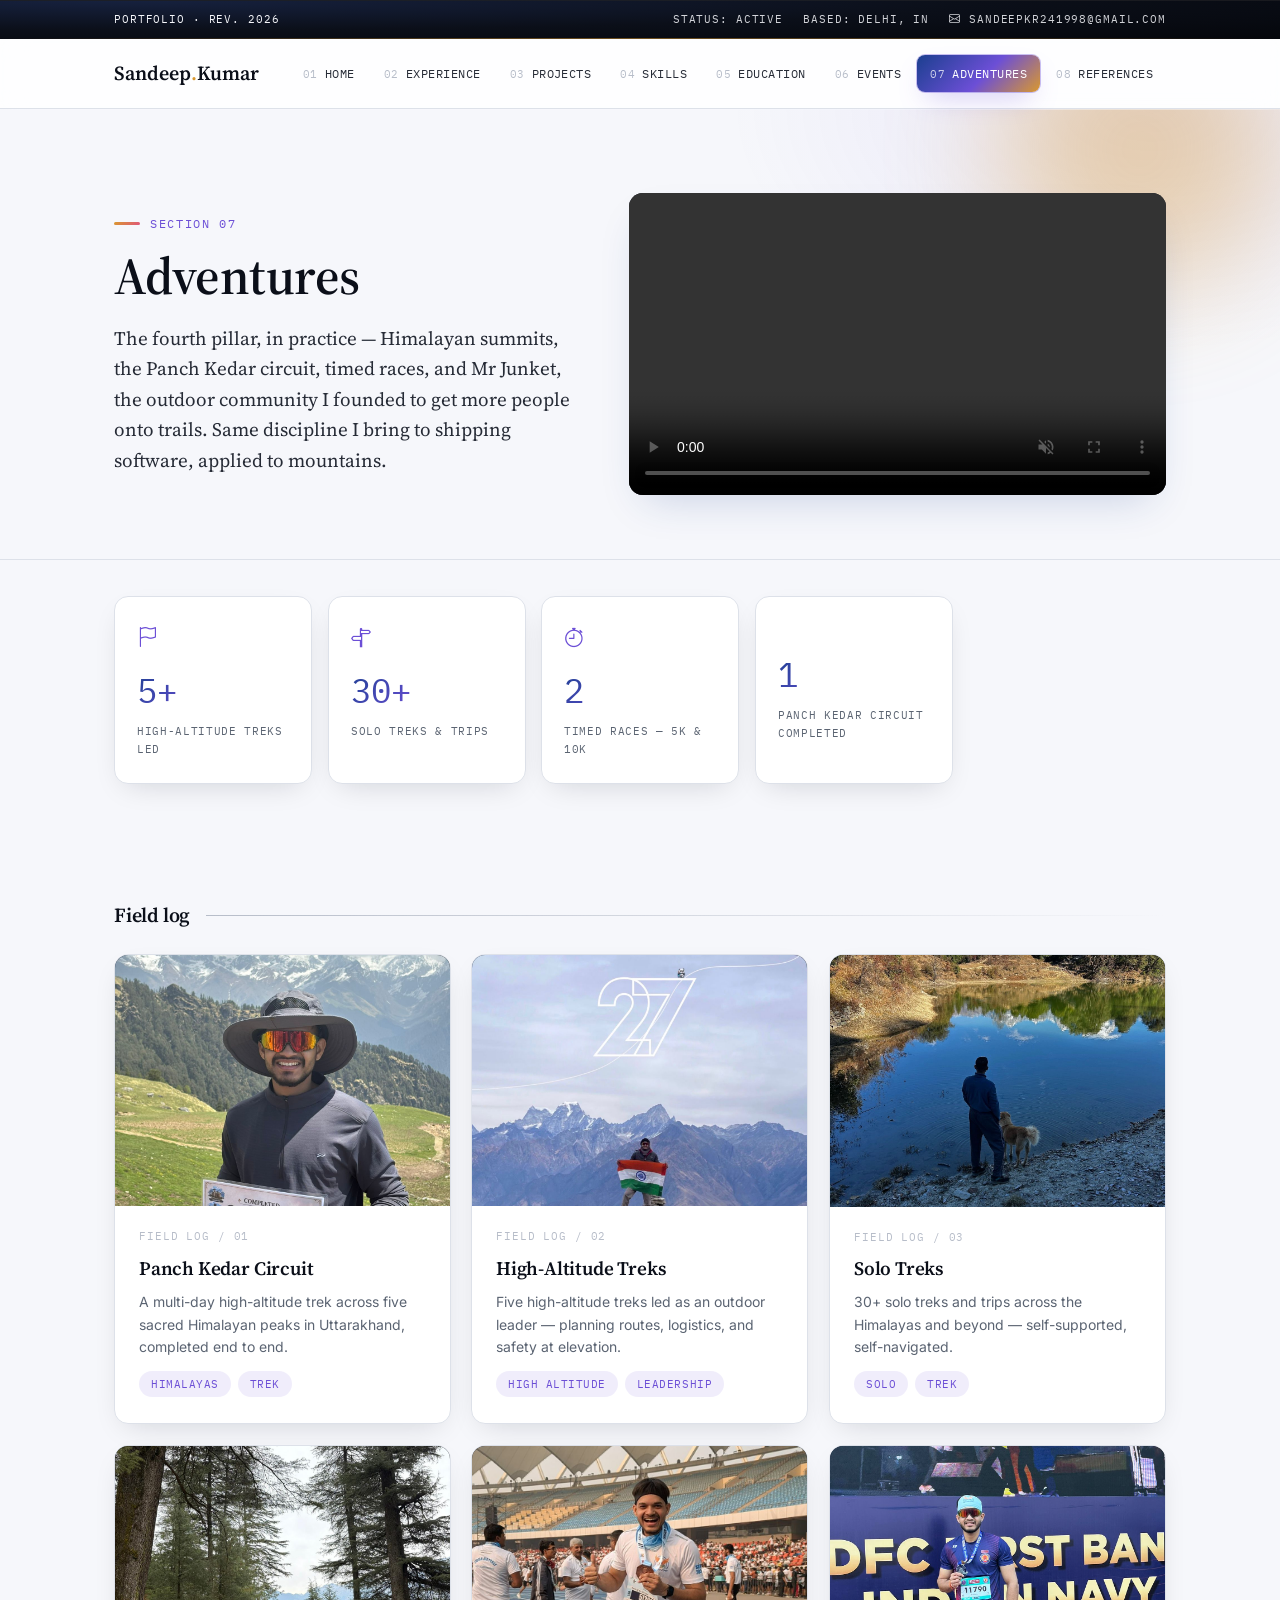
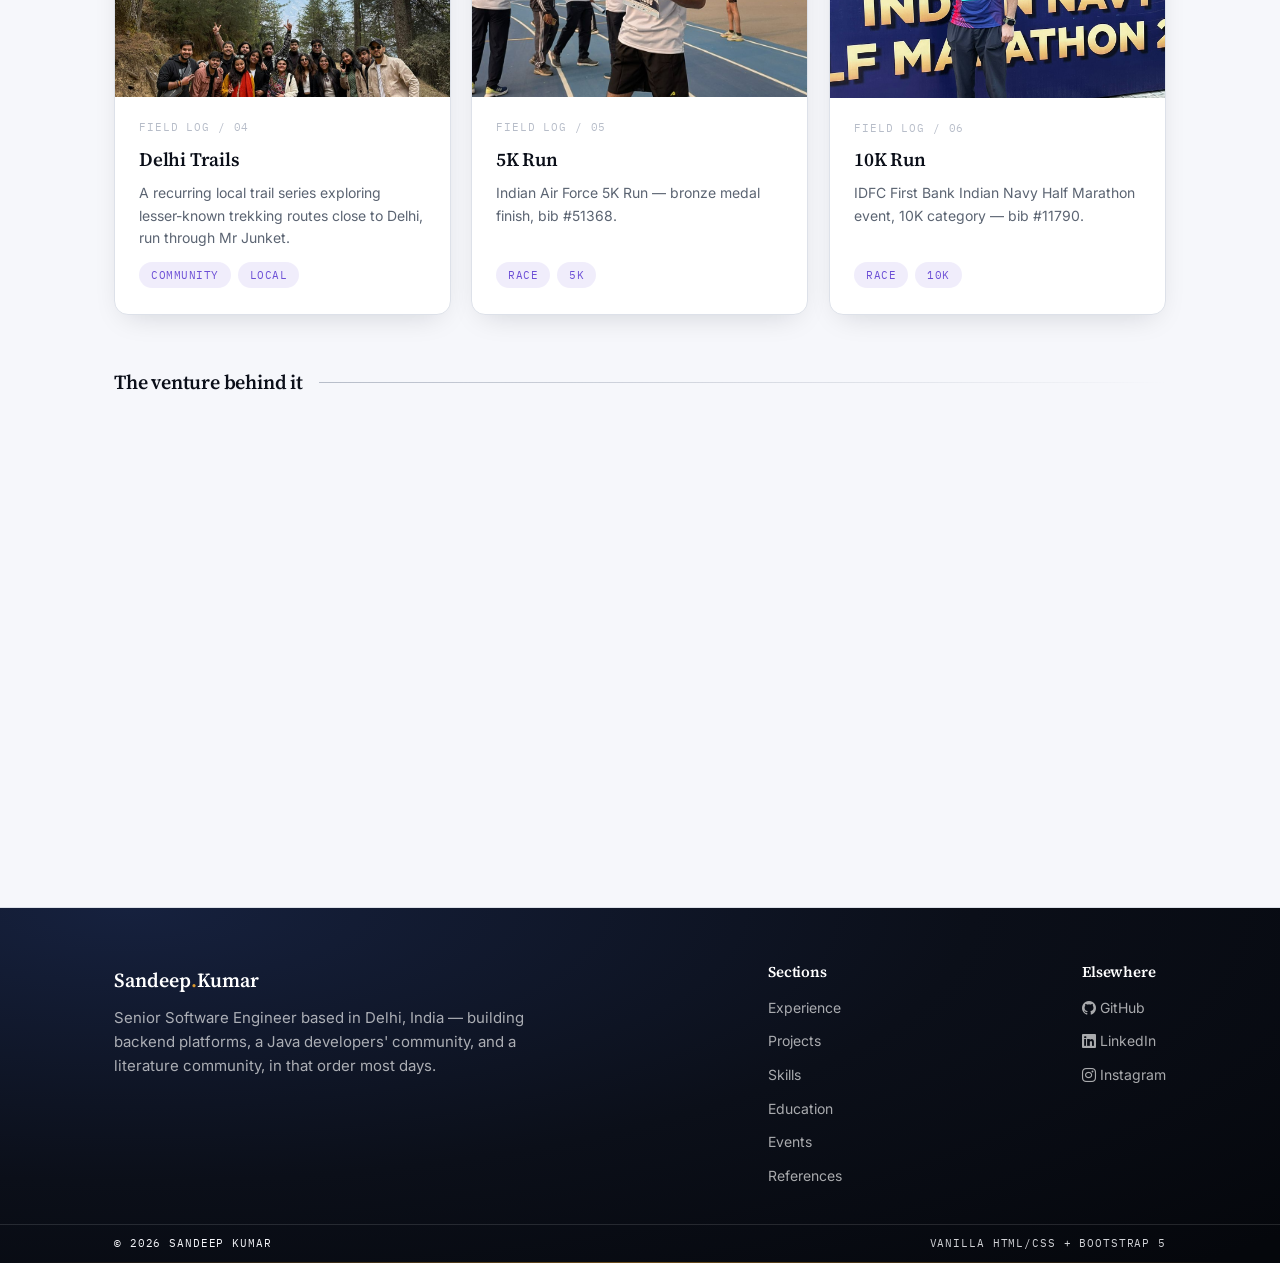
==== commit 7369b3f8: "Add adventure video, skills tech logos, and more events - Add landscape adventure highlights video t" ====
--- a/adventures.html
+++ b/adventures.html
@@ -43,10 +43,15 @@
 
   <section class="page-cover">
     <span class="blob blob--amber" style="width:280px;height:280px;top:-100px;right:0;"></span>
-    <div class="container">
-      <div class="eyebrow">Section 07</div>
-      <h1>Adventures</h1>
-      <p>The fourth pillar, in practice — Himalayan summits, the Panch Kedar circuit, timed races, and Mr Junket, the outdoor community I founded to get more people onto trails. Same discipline I bring to shipping software, applied to mountains.</p>
+    <div class="container page-cover__grid">
+      <div>
+        <div class="eyebrow">Section 07</div>
+        <h1>Adventures</h1>
+        <p>The fourth pillar, in practice — Himalayan summits, the Panch Kedar circuit, timed races, and Mr Junket, the outdoor community I founded to get more people onto trails. Same discipline I bring to shipping software, applied to mountains.</p>
+      </div>
+      <video class="cover-video" autoplay muted loop playsinline controls aria-label="Adventure highlights">
+        <source src="assets/videos/adventure.mp4" type="video/mp4">
+      </video>
     </div>
   </section>
 
@@ -59,7 +64,7 @@
     </div>
     <div class="stats__item reveal delay-1">
       <i class="bi bi-signpost-split stats__icon"></i>
-      <div class="stats__num" data-count-to="10" data-suffix="+">0</div>
+      <div class="stats__num" data-count-to="30" data-suffix="+">0</div>
       <div class="stats__label">Solo treks &amp; trips</div>
     </div>
     <div class="stats__item reveal delay-2">
@@ -113,7 +118,7 @@
           <div class="adventure-card__body">
             <div class="case-card__id">FIELD LOG / 03</div>
             <h3>Solo Treks</h3>
-            <p>10+ solo treks and trips across the Himalayas and beyond — self-supported, self-navigated.</p>
+            <p>30+ solo treks and trips across the Himalayas and beyond — self-supported, self-navigated.</p>
             <div class="tag-list"><span class="tag">Solo</span><span class="tag">Trek</span></div>
           </div>
         </div>
--- a/design-system.css
+++ b/design-system.css
@@ -507,6 +507,33 @@
   gap: 10px;
   flex-wrap: wrap;
   margin-top: 26px;
+}
+
+/* ---------- Page-cover with a right-hand media column (e.g. Adventures video) ---------- */
+
+.page-cover__grid {
+  display: grid;
+  grid-template-columns: 1fr 1.15fr;
+  gap: clamp(24px, 5vw, 48px);
+  align-items: center;
+}
+
+.cover-video {
+  width: 100%;
+  aspect-ratio: 16 / 9;
+  object-fit: cover;
+  border-radius: var(--radius);
+  box-shadow: var(--shadow-card);
+  background: var(--ink);
+}
+
+@media (max-width: 860px) {
+  .page-cover__grid {
+    grid-template-columns: 1fr;
+  }
+  .cover-video {
+    aspect-ratio: 16 / 9;
+  }
 }
 
 /* ---------- Highlight list (bullet points inside timeline entries) ---------- */
@@ -825,6 +852,9 @@
 }
 
 .tag {
+  display: inline-flex;
+  align-items: center;
+  gap: 6px;
   font-family: var(--font-mono);
   font-size: 10.5px;
   text-transform: uppercase;
@@ -833,6 +863,11 @@
   padding: 5px 12px;
   color: var(--violet);
   background: rgba(108, 79, 214, 0.1);
+}
+
+.tag i,
+.tag [class*="devicon-"] {
+  font-size: 13px;
 }
 
 .case-card__link {
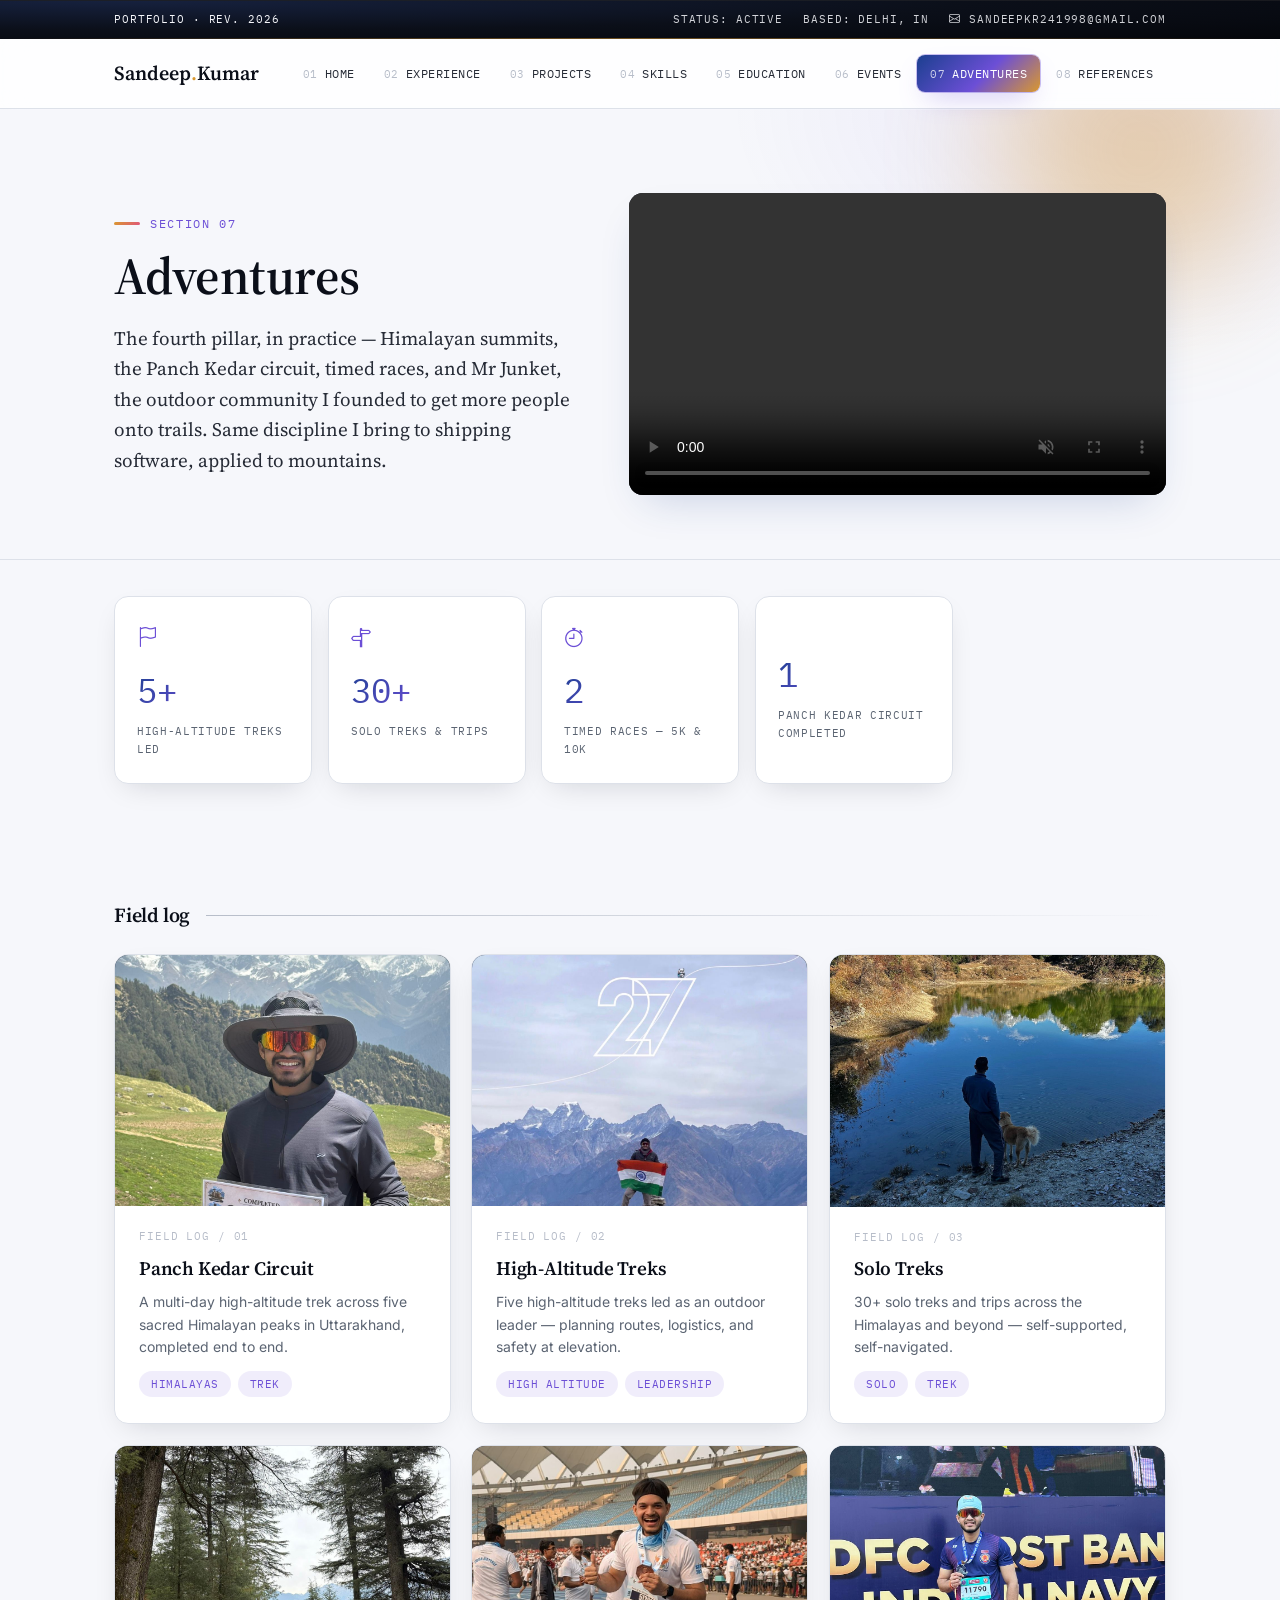
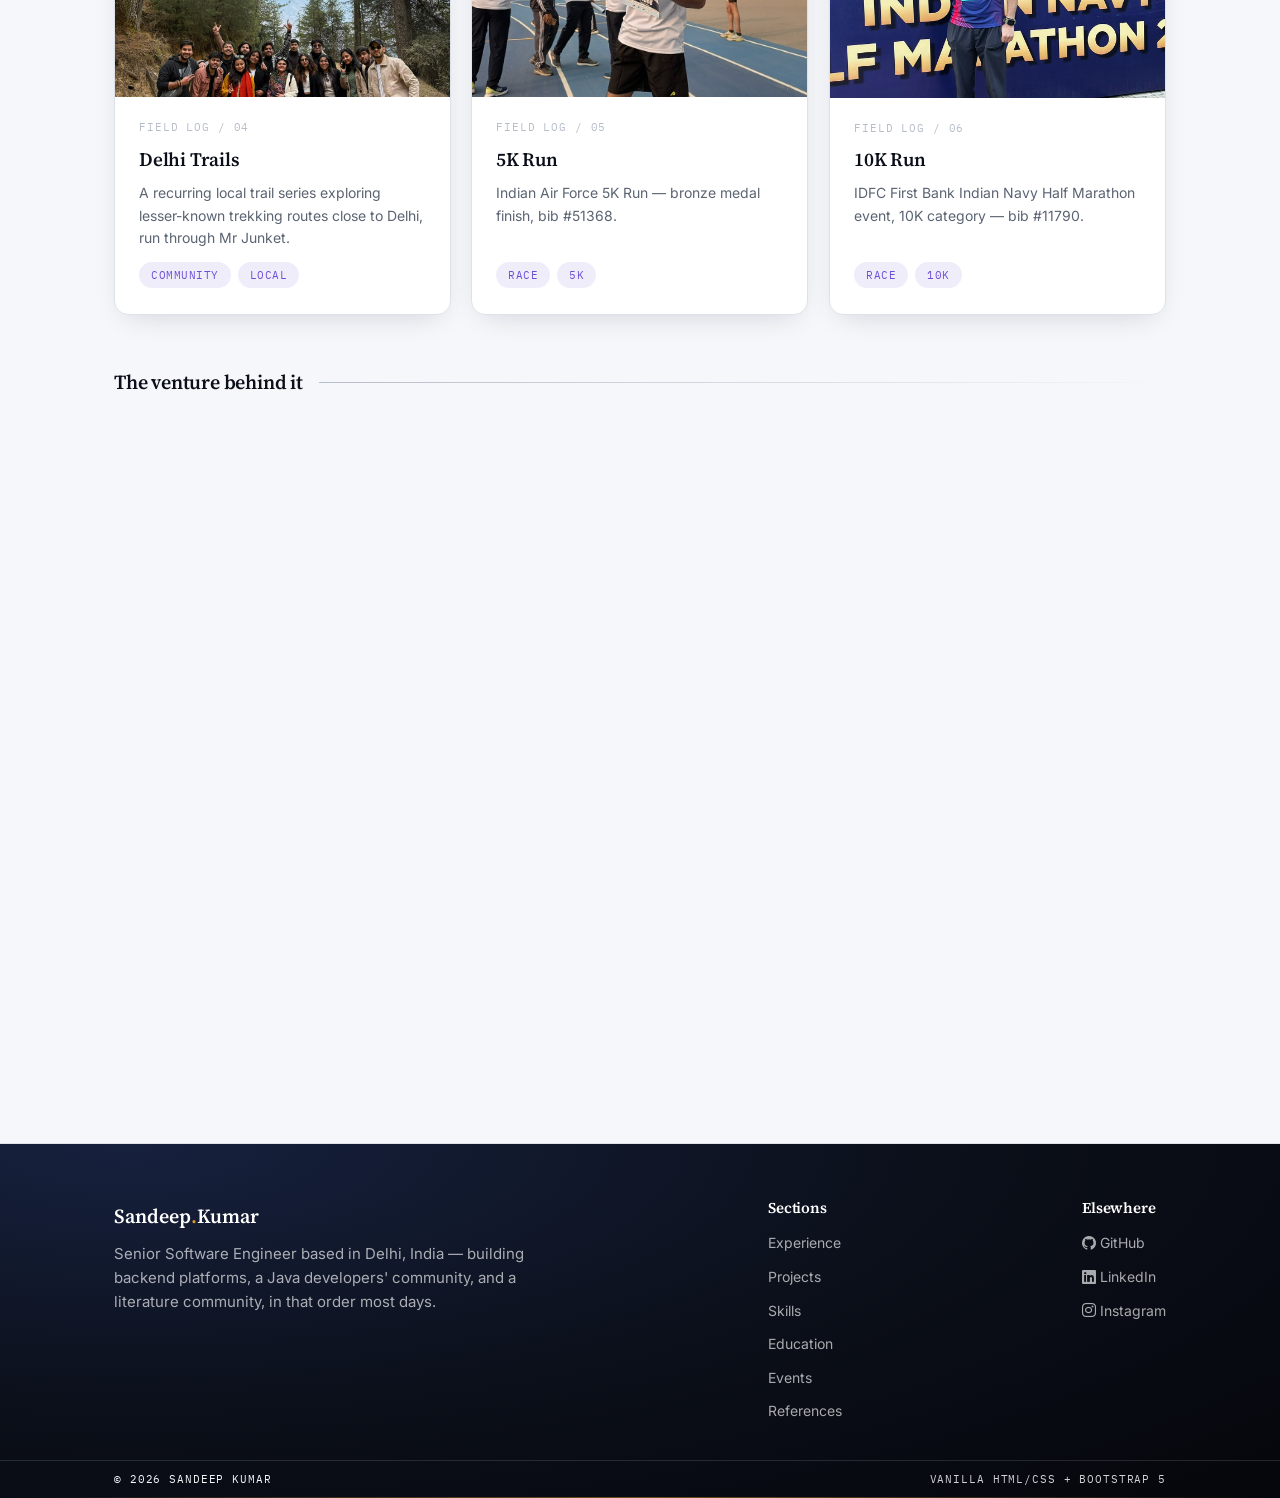
==== commit 1bf43260: "Add event photos, richer event copy, and mobile video fix - Add real photos to all 9 Events cards an" ====
--- a/adventures.html
+++ b/adventures.html
@@ -166,12 +166,18 @@
 
       <div class="subhead"><h3>The venture behind it</h3></div>
       <div class="grid">
-        <div class="case-card">
-          <div class="case-card__id" style="display:flex;align-items:center;gap:8px;"><img class="org-logo" src="assets/images/logos/mr-junket-logo.jpg" alt="" loading="lazy" onerror="this.remove()">VENTURE</div>
-          <h3>Mr Junket</h3>
-          <p>Founded May 2024. An outdoor leadership and community-travel venture — organizing group trips, running the "Delhi Trails" local hike series, and partnering with hostels and local communities on trip logistics. Roles across it: outdoor leader, guide, host, and operations head.</p>
-          <div class="tag-list"><span class="tag">Founder</span><span class="tag">Outdoor Leadership</span><span class="tag">Community</span></div>
-          <a class="case-card__link" href="https://www.instagram.com/mr_junket?igsi=aDNsbHMycGdrYzUy" target="_blank" rel="noreferrer">Instagram <i class="bi bi-arrow-up-right"></i></a>
+        <div class="case-card adventure-card">
+          <div class="adventure-card__media">
+            <i class="bi bi-signpost-2"></i>
+            <img src="assets/images/adventures/mr-junket-intro.jpg" alt="Mr Junket outdoor community" loading="lazy" onerror="this.remove()">
+          </div>
+          <div class="adventure-card__body">
+            <div class="case-card__id" style="display:flex;align-items:center;gap:8px;"><img class="org-logo" src="assets/images/logos/mr-junket-logo.jpg" alt="" loading="lazy" onerror="this.remove()">VENTURE</div>
+            <h3>Mr Junket</h3>
+            <p>Founded May 2024. An outdoor leadership and community-travel venture — organizing group trips, running the "Delhi Trails" local hike series, and partnering with hostels and local communities on trip logistics. Roles across it: outdoor leader, guide, host, and operations head.</p>
+            <div class="tag-list"><span class="tag">Founder</span><span class="tag">Outdoor Leadership</span><span class="tag">Community</span></div>
+            <a class="case-card__link" href="https://www.instagram.com/mr_junket?igsi=aDNsbHMycGdrYzUy" target="_blank" rel="noreferrer">Instagram <i class="bi bi-arrow-up-right"></i></a>
+          </div>
         </div>
       </div>
     </div>
--- a/design-system.css
+++ b/design-system.css
@@ -518,8 +518,14 @@
   align-items: center;
 }
 
+.page-cover__grid > * {
+  min-width: 0;
+}
+
 .cover-video {
+  display: block;
   width: 100%;
+  max-width: 100%;
   aspect-ratio: 16 / 9;
   object-fit: cover;
   border-radius: var(--radius);
